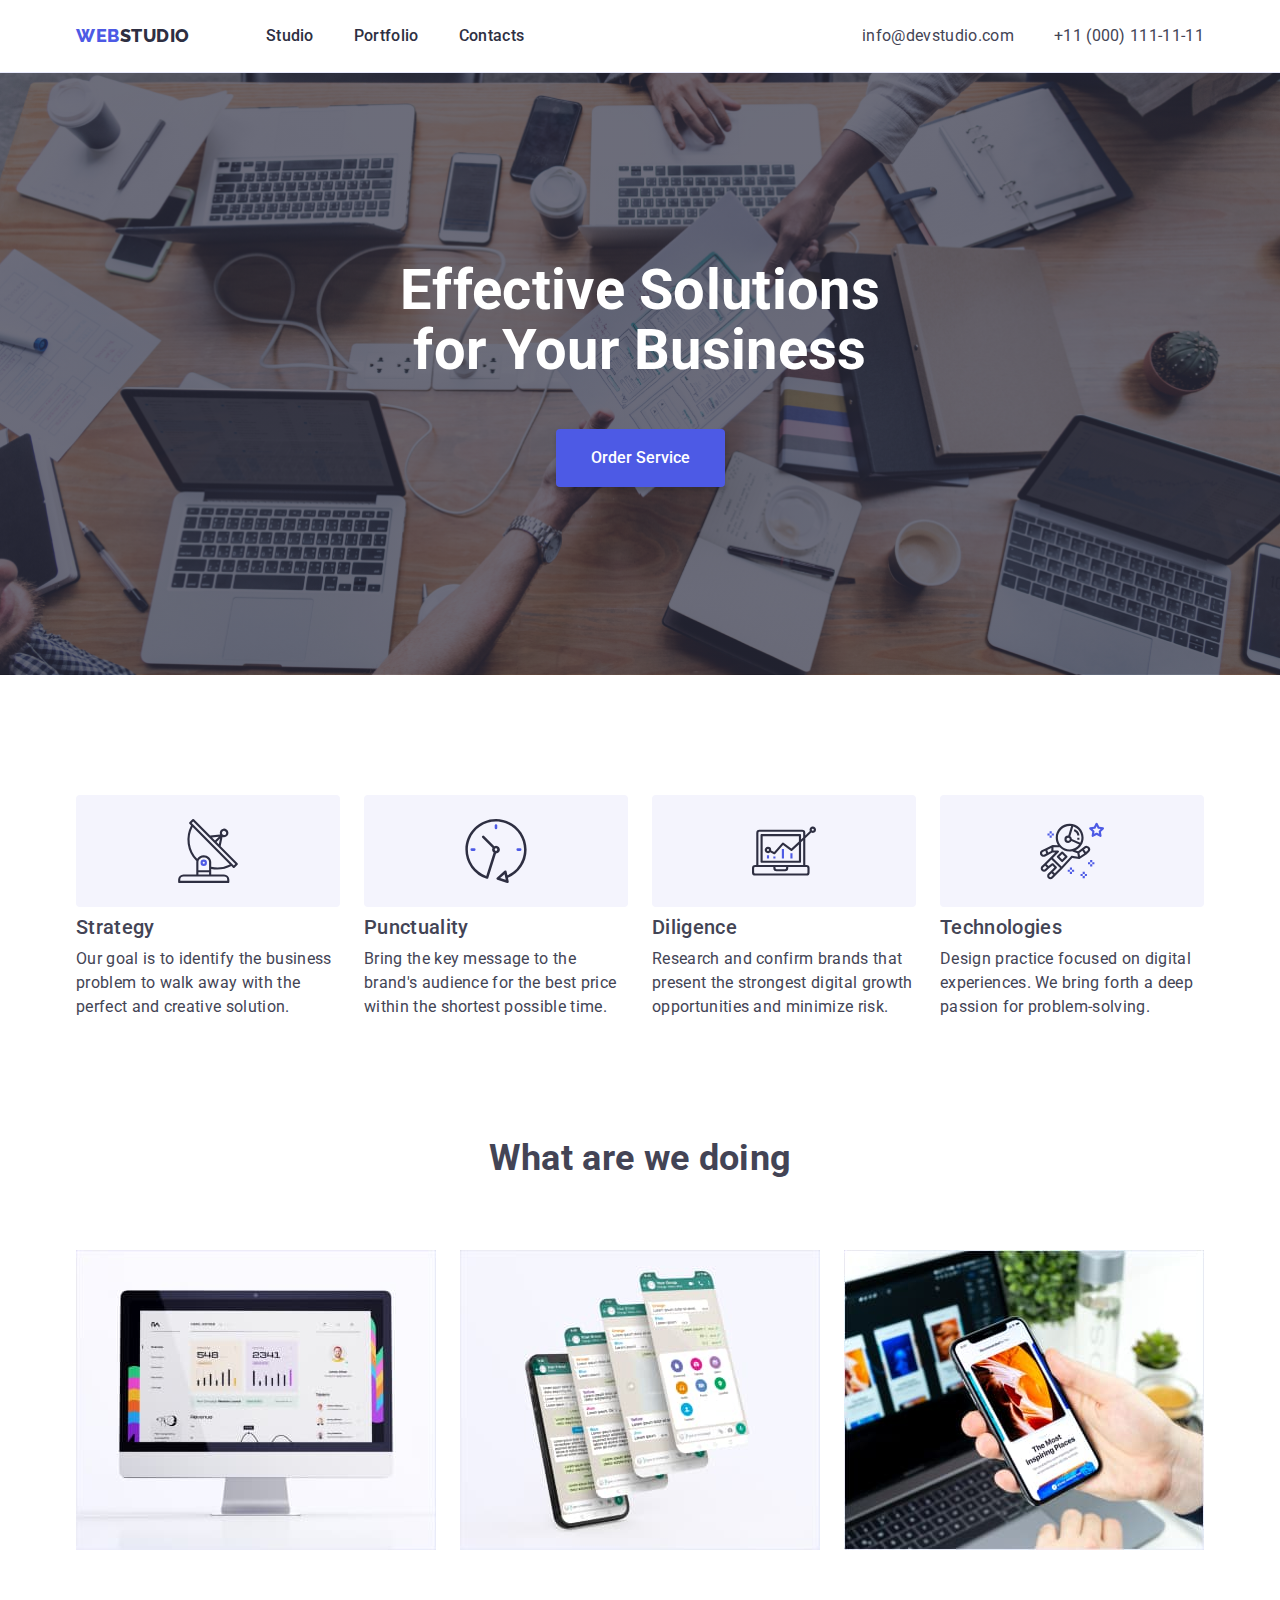
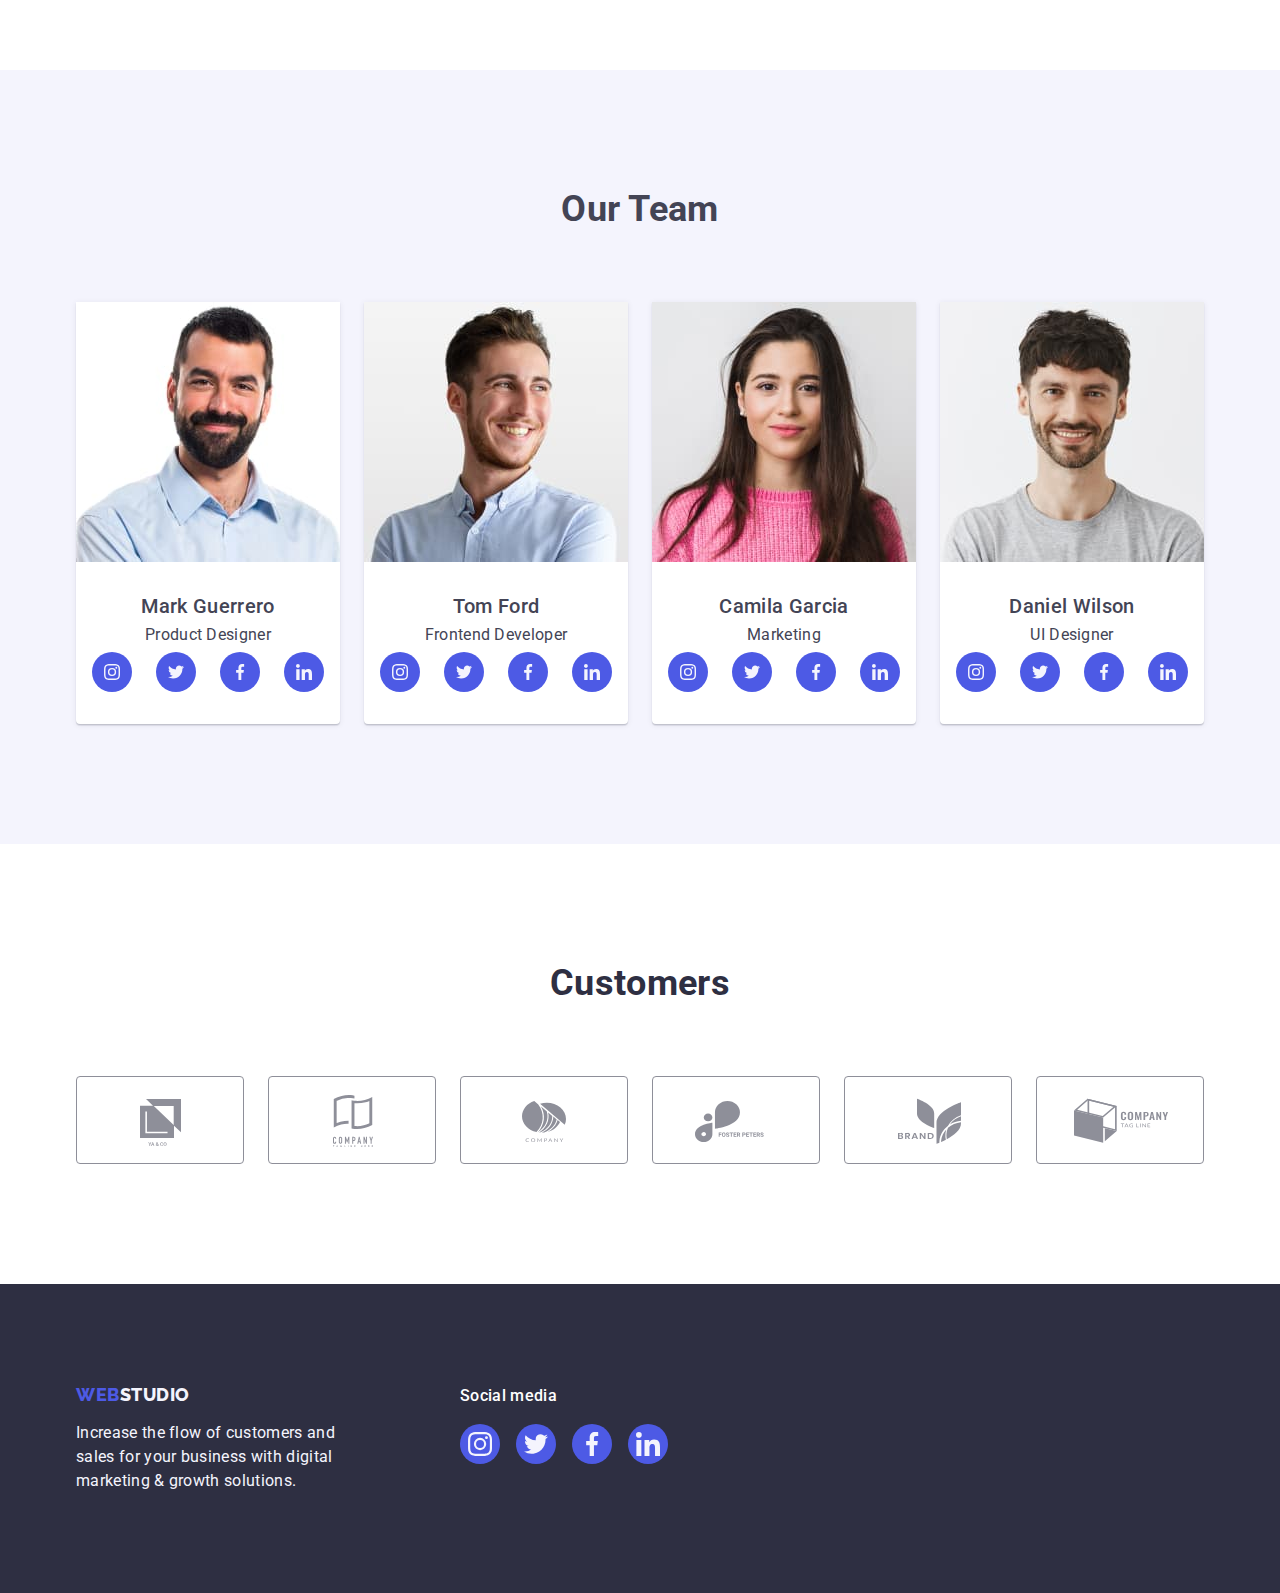
==== index.html @ 291ed062 "Hometask #5" ====
<!DOCTYPE html>
<html lang="en">
<head>
    <meta charset="UTF-8">
    <meta http-equiv="X-UA-Compatible" content="IE=edge">
    <meta name="viewport" content="width=device-width, initial-scale=1.0">
	<link rel="preconnect" href="https://fonts.gstatic.com">
	<link rel="stylesheet" href="https://fonts.googleapis.com/css2?family=Raleway:wght@800&family=Roboto:wght@400;500;700;900&display=swap">
	<link  rel="stylesheet" href=" https://cdn.jsdelivr.net/npm/modern-normalize@1.1.0/modern-normalize.min.css">
	<link rel="stylesheet" href="css/styles.css">
    <title>Webstudio</title>
</head>
<body>
    <header class="header">
		<div class="container">
			<nav class="header__navigation">
				<a class="header__logo" href="./index.html">Studio</a>
				<ul class="header__menu">
					<li class="header__menu-item"><a class="header__menu-item-link" href="./studio.html">Studio</a></li>
					<li class="header__menu-item"><a class="header__menu-item-link" href="./portfolio.html">Portfolio</a></li>
					<li class="header__menu-item"><a class="header__menu-item-link" href="./contacts.html">Contacts</a></li>
				</ul>
			</nav>
			<address class="header__contacts">
				<ul class="header__contacts-list">
					<li class="header__contacts-email"><a href="mailto:info@devstudio.com">info@devstudio.com</a></li>
					<li class="header__contacts-phone"><a href="tel:+110001111111">+11 (000) 111-11-11</a></li>
				</ul>	
			</address>
		</div>
    </header>
    <main class="main">
		<section class="header-section section">
			<div class="container">
				<h1 class="header-section__title">Effective Solutions for Your Business</h1>
				<button class="header-section__btn btn" type="button" data-modal-open>Order Service</button>
			</div>
		</section>
		<section class="about-section section">
			<div class="container">
				<h2 class="about-section__title">Title</h2>
				<ul class="about-section__wrapper">
					<li class="about-section__item">
						<div class="about-section__item-icon">
							<svg width="64" height="64">
								<use href="./images/icons.svg#strategy"></use>
							</svg>
						</div>
						<h3 class="about-section__item-title">Strategy</h3>
						<p class="about-section__item-text">Our goal is to identify the business problem to walk away with the perfect and creative solution.</p>
					</li>
					<li class="about-section__item">
						<div class="about-section__item-icon">
							<svg width="64" height="64">
								<use href="./images/icons.svg#punctuality"></use>
							</svg>
						</div>
						<h3 class="about-section__item-title">Punctuality</h3>
						<p class="about-section__item-text">Bring the key message to the brand's audience for the best price within the shortest possible time.</p>
					</li>
					<li class="about-section__item">
						<div class="about-section__item-icon">
							<svg width="64" height="64">
								<use href="./images/icons.svg#diligence"></use>
							</svg>
						</div>
						<h3 class="about-section__item-title">Diligence</h3>
						<p class="about-section__item-text">Research and confirm brands that present the strongest digital growth opportunities and minimize risk.</p>
					</li>
					<li class="about-section__item">
						<div class="about-section__item-icon">
							<svg width="64" height="64">
								<use href="./images/icons.svg#technologies"></use>
							</svg>
						</div>
						<h3 class="about-section__item-title">Technologies</h3>
						<p class="about-section__item-text">Design practice focused on digital experiences. We bring forth a deep passion for problem-solving.</p>
					</li>
				</ul>				
			</div>
		</section>
        <section class="our-work-section section">
			<div class="container">
				<h2 class="our-work-section__title">What are we doing</h2>
				<ul class="our-work-section__wrapper">
					<li class="our-work-section__item"><img src="./images/our_work_1.jpg" alt="Desktop" width="360" height="300"></li>
					<li class="our-work-section__item"><img  src="./images/our_work_2.jpg" alt="Social Media" width="360" height="300"></li>
					<li class="our-work-section__item"><img src="./images/our_work_3.jpg" alt="Laptop & Smartphone" width="360" height="300"></li>	
				</ul>				
			</div>
		</section>
		<section class="our-team-section section">
			<div class="container">
				<h2 class="our-team-section__title">Our Team</h2>
				<ul class="our-team-section__wrapper">
					<li class="our-team-section__card">
						<img class="our-team-section__card-photo" src="./images/mark.jpg" alt="Mark Guerrero" width="264" height="260">
						<div class="our-team-section__card-info">
							<h3 class="our-team-section__card-title">Mark Guerrero</h3>
							<p class="our-team-section__card-subtitle">Product Designer</p>
							<ul class="our-team-section__card-social-media">
								<li class="our-team-section__social-media-icon">
									<a class="sm-icon" href="#">
										<svg class="svg-icon" width="16" height="16">
											<use href="./images/icons.svg#instagram"></use>
										</svg>
									</a>
								</li>
								<li class="our-team-section__social-media-icon">
									<a class="sm-icon" href="#">
										<svg class="svg-icon" width="16" height="16">
											<use href="./images/icons.svg#twitter"></use>
										</svg>
									</a>
								</li>
								<li class="our-team-section__social-media-icon">
									<a class="sm-icon" href="#">
										<svg class="svg-icon" width="16" height="16">
											<use href="./images/icons.svg#facebook"></use>
										</svg>
									</a>
								</li>
								<li class="our-team-section__social-media-icon">
									<a class="sm-icon" href="#">
										<svg class="svg-icon" width="16" height="16">
											<use href="./images/icons.svg#linkedin"></use>
										</svg>
									</a>
								</li>
							</ul>
						</div>
					</li>
					<li class="our-team-section__card">
						<img class="our-team-section__card-photo" src="./images/tom.jpg" alt="Tom Ford" width="264" height="260">
						<div class="our-team-section__card-info">
							<h3 class="our-team-section__card-title">Tom Ford</h3>
							<p class="our-team-section__card-subtitle">Frontend Developer</p>
							<ul class="our-team-section__card-social-media">
								<li class="our-team-section__social-media-icon">
									<a class="sm-icon" href="#">
										<svg class="svg-icon" width="16" height="16">
											<use href="./images/icons.svg#instagram"></use>
										</svg>
									</a>
								</li>
								<li class="our-team-section__social-media-icon">
									<a class="sm-icon" href="#">
										<svg class="svg-icon" width="16" height="16">
											<use href="./images/icons.svg#twitter"></use>
										</svg>
									</a>
								</li>
								<li class="our-team-section__social-media-icon">
									<a class="sm-icon" href="#">
										<svg class="svg-icon" width="16" height="16">
											<use href="./images/icons.svg#facebook"></use>
										</svg>
									</a>
								</li>
								<li class="our-team-section__social-media-icon">
									<a class="sm-icon" href="#">
										<svg class="svg-icon" width="16" height="16">
											<use href="./images/icons.svg#linkedin"></use>
										</svg>
									</a>
								</li>
							</ul>							
						</div>
					</li>
					<li class="our-team-section__card">
						<img class="our-team-section__card-photo" src="./images/camila.jpg" alt="Camila Garcia" width="264" height="260">
						<div class="our-team-section__card-info">
							<h3 class="our-team-section__card-title">Camila Garcia</h3>
							<p class="our-team-section__card-subtitle">Marketing</p>
							<ul class="our-team-section__card-social-media">
								<li class="our-team-section__social-media-icon">
									<a class="sm-icon" href="#">
										<svg class="svg-icon" width="16" height="16">
											<use href="./images/icons.svg#instagram"></use>
										</svg>
									</a>
								</li>
								<li class="our-team-section__social-media-icon">
									<a class="sm-icon" href="#">
										<svg class="svg-icon" width="16" height="16">
											<use href="./images/icons.svg#twitter"></use>
										</svg>
									</a>
								</li>
								<li class="our-team-section__social-media-icon">
									<a class="sm-icon" href="#">
										<svg class="svg-icon" width="16" height="16">
											<use href="./images/icons.svg#facebook"></use>
										</svg>
									</a>
								</li>
								<li class="our-team-section__social-media-icon">
									<a class="sm-icon" href="#">
										<svg class="svg-icon" width="16" height="16">
											<use href="./images/icons.svg#linkedin"></use>
										</svg>
									</a>
								</li>
							</ul>						
						</div>
					</li>
					<li class="our-team-section__card">
						<img class="our-team-section__card-photo" src="./images/daniel.jpg" alt="Daniel Wilson" width="264" height="260">
						<div class="our-team-section__card-info">
							<h3 class="our-team-section__card-title">Daniel Wilson</h3>
							<p class="our-team-section__card-subtitle">UI Designer</p>	
							<ul class="our-team-section__card-social-media">
								<li class="our-team-section__social-media-icon">
									<a class="sm-icon" href="#">
										<svg class="svg-icon" width="16" height="16">
											<use href="./images/icons.svg#instagram"></use>
										</svg>
									</a>
								</li>
								<li class="our-team-section__social-media-icon">
									<a class="sm-icon" href="#">
										<svg class="svg-icon" width="16" height="16">
											<use href="./images/icons.svg#twitter"></use>
										</svg>
									</a>
								</li>
								<li class="our-team-section__social-media-icon">
									<a class="sm-icon" href="#">
										<svg class="svg-icon" width="16" height="16">
											<use href="./images/icons.svg#facebook"></use>
										</svg>
									</a>
								</li>
								<li class="our-team-section__social-media-icon">
									<a class="sm-icon" href="#">
										<svg class="svg-icon" width="16" height="16">
											<use href="./images/icons.svg#linkedin"></use>
										</svg>
									</a>
								</li>
							</ul>						
						</div>
					</li>
				</ul>				
			</div>
		</section>
		<section class="customers-section section">
			<div class="container">
				<h2 class="customers-section__title">Customers</h2>
				<ul class="customers-section__wrapper">
					<li class="customers-section__item">
						<a class="customers-section__item-link" href="">
							<svg class="customer-svg-icon" width="104" height="56">
								<use href="./images/icons.svg#customer1"></use>
							</svg>
						</a>
					</li>
					<li class="customers-section__item">
						<a class="customers-section__item-link" href="">
							<svg class="customer-svg-icon" width="104" height="56">
								<use href="./images/icons.svg#customer2"></use>
							</svg>
						</a>
					</li>
					<li class="customers-section__item">
						<a class="customers-section__item-link" href="">
							<svg class="customer-svg-icon" width="104" height="56">
								<use href="./images/icons.svg#customer3"></use>
							</svg>
						</a>
					</li>
					<li class="customers-section__item">
						<a class="customers-section__item-link" href="">
							<svg class="customer-svg-icon" width="104" height="56">
								<use href="./images/icons.svg#customer4"></use>
							</svg>
						</a>
					</li>
					<li class="customers-section__item">
						<a class="customers-section__item-link" href="">
							<svg class="customer-svg-icon" width="104" height="56">
								<use href="./images/icons.svg#customer5"></use>
							</svg>
						</a>
					</li>
					<li class="customers-section__item">
						<a class="customers-section__item-link" href="">
							<svg class="customer-svg-icon" width="104" height="56">
								<use href="./images/icons.svg#customer6"></use>
							</svg>
						</a>
					</li>
				</ul>

			</div>
		</section>
	</main>
	<footer class="footer">
		<div class="container">
			<div class="footer__info">
				<a class="footer__logo" href="./index.html">Studio</a>
				<p class="footer__description">Increase the flow of customers and sales for your business with digital marketing & growth solutions.</p>
			</div>
			<div class="footer__social-media">
				<p class="footer__social-media-title">Social media</p>
				<ul class="footer__social-media-wrapper">
					<li class="footer__social-media-icon">
						<a class="sm-icon" href="#">
							<svg class="svg-icon" width="24" height="24">
								<use href="./images/icons.svg#instagram"></use>
							</svg>
						</a>
					</li>
					<li class="footer__social-media-icon">
						<a class="sm-icon" href="#">
							<svg class="svg-icon" width="24" height="24">
								<use href="./images/icons.svg#twitter"></use>
							</svg>
						</a>
					</li>
					<li class="footer__social-media-icon">
						<a class="sm-icon" href="#">
							<svg class="svg-icon" width="24" height="24">
								<use href="./images/icons.svg#facebook"></use>
							</svg>
						</a>
					</li>
					<li class="footer__social-media-icon">
						<a class="sm-icon" href="#">
							<svg class="svg-icon" width="24" height="24">
								<use href="./images/icons.svg#linkedin"></use>
							</svg>
						</a>
					</li>
				</ul>
			</div>			
		</div>
	</footer>

	<!-- Modal window -->

	<div class="backdrop is-hidden" data-modal>
		<div class="modal">
			<button class="modal-btn" type="button" data-modal-close>
				<svg class="modal-icon" width="8" height="8">
					<use href="./images/icons.svg#close-icon"></use>
				</svg>
			</button>
		</div>
	</div>
	<script src="./js/modal.js"></script>
</body>
</html>
---- css/styles.css ----
:root {
    --primary-brand: #4D5AE5;
    --pressed-state: #404BBF;
    --dark: #2E2F42;
    --succes: #31D0AA;
    --text: #434455;
    --subtle-text: #8E8F99;
    --accent: #E7E9FC;
    --light: #F4F4FD;
    --modal-overlay: #2E2F4266;
    --hero-background: #2E2F42B2;
    --white: #FFFFFF;
    --modsl-background: #FCFCFC;
  }

*,
*::before,
*::after {
	box-sizing: border-box;
    margin: 0;
    padding: 0;
}
body {
    background-color: var(--white);
    box-sizing: border-box;
    font-family: 'Roboto', sans-serif;
    font-size: 16px;
    font-weight: 400;
    letter-spacing: 0.02em;
	color: var(--text);
}
a {
	text-decoration: none;
}
li {
    list-style: none;
}
h1 {
    font-weight: 700;
    font-size: 56px;
    line-height: 1.07;
}
h2 {
    font-weight: 700;
    font-size: 36px;
    line-height: 1.1;
}
h3 {
    font-weight: 500;
    font-size: 20px;
    line-height: 1.2;
}
img {
    display: block;
}
.section {
    padding: 120px 0;
}
.container {
    width: 100%;
	max-width: 1158px;
    padding: 0 15px;
	margin: 0 auto;
}
.btn {
    display: block;
	font-weight: 500;
    font-size: inherit;
	line-height: 1.5;
    border: 1px solid transparent;
	border-radius: 4px;
	cursor: pointer;
}

/* Header */

.header {
    background-color: var(--white-background);
    border-bottom: 1px solid var(--accent);
    box-shadow: 0px 2px 1px rgba(46, 47, 66, 0.08), 0px 1px 1px rgba(46, 47, 66, 0.16), 0px 1px 6px rgba(46, 47, 66, 0.08);
}
.header .container {
    display: flex;
    justify-content: space-between;
    align-items: center;
}
.header__navigation {
    display: flex;
    align-items: center;
}
.header__logo {
    font-family: 'Raleway';
    font-weight: 800;
    font-size: 18px;
    line-height: 1.17;
    letter-spacing: 0.03em;
    text-transform: uppercase;
    color: var(--dark);
    margin-right: 76px;
}
.header__logo::before {
    content: "Web";
    color: var(--primary-brand);
}
.header__menu {
    display: flex;
    gap: 40px;
}
.header__menu-item > a {
    position: relative;
    font-size: inherit;
    font-weight: 500;
    line-height: 1.5;
    color: var(--dark);
    padding: 24px 0;
    display: inline-block;
}
.header__menu-item > a:hover, a:active, a:focus, a:focus-visible {
    color: var(--pressed-state);
    transition: color 250ms cubic-bezier(0.4, 0, 0.2, 1);
}
.header__menu-item > a:hover::after, a:active::after, a:focus::after, a:focus-visible::after {
    content: "";
    display: block;
    height: 4px;
    width: 100%;
    position: absolute;
    bottom: 0;
    border-radius: 2px;
    background-color: var(--pressed-state);
    transition: background-color 250ms cubic-bezier(0.4, 0, 0.2, 1);
}

.header__contacts-list {
    display: flex;
    gap: 40px;
}
.header__contacts-list a {
    font-size: inherit;
    color: var(--text);
    font-style: normal;
}
.header__contacts-list a:hover, a:active, a:focus, a:focus-visible {
    color: var(--pressed-state);
    transition: color 250ms cubic-bezier(0.4, 0, 0.2, 1);
}
/* Main */
.section {
    padding: 120px 0;
}
.header-section {
    padding: 188px 0;
    background-color: var(--dark);
    color: var(--white);
    background-image: linear-gradient(rgba(46, 47, 66, 0.7), rgba(46, 47, 66, 0.7)), url(../images/header-section-bg.jpg);
    background-repeat: no-repeat;
    background-position: center;
    background-size: cover;
}
.header-section__title {
    text-align: center;
    margin: 0 auto;
    max-width: 496px;
}
.header-section__btn {
    padding: 16px 32px;
	min-width: 169px;
	background: var(--primary-brand);
    box-shadow: 0px 4px 4px rgba(0, 0, 0, 0.15);
	color: var(--white);
    margin: 48px auto 0 auto;
}
.header-section__btn:hover {
    background-color: var(--pressed-state);
    box-shadow: 0px 4px 4px rgba(0, 0, 0, 0.15);
    transition: background-color 250ms cubic-bezier(0.4, 0, 0.2, 1), box-shadow 250ms cubic-bezier(0.4, 0, 0.2, 1);
    
}
.about-section {
    background-color: var(--white);
}
.about-section__title {
    display: none;
    text-align: center;
    margin-bottom: 72px;
}
.about-section__wrapper {
    display: flex;
    gap: 24px;
}
.about-section__item {
    flex-basis: calc((100% - 72px) / 4);
}
.about-section__item-icon {
    display: flex;
    align-items: center;
    justify-content: center;
    height: 112px;
    background-color: var(--light);
    border-radius: 4px;
    margin-bottom: 8px;
}
.about-section__item-title {
    margin-bottom: 8px;
}
.about-section__item-text {
    line-height: 1.5;
}
.our-work-section {
    padding-top: 0;
    background-color: var(--white);
}
.our-work-section__title {
    text-align: center;
    margin-bottom: 72px;
}
.our-work-section__wrapper {
    display: flex;
    gap: 24px;
}
.our-team-section {
    background-color: var(--light);
}
.our-team-section__title {
    text-align: center;
    margin-bottom: 72px;
}
.our-team-section__wrapper {
    display: flex;
    gap: 24px;
}
.our-team-section__card {
    background: var(--white);
    box-shadow: 0px 1px 6px rgba(46, 47, 66, 0.08), 0px 1px 1px rgba(46, 47, 66, 0.16), 0px 2px 1px rgba(46, 47, 66, 0.08);
    border-radius: 0px 0px 4px 4px;
}
.our-team-section__card-info {
    padding: 32px 0;
}
.our-team-section__card-title {
    text-align: center;
    margin-bottom: 8px;
}
.our-team-section__card-subtitle {
    text-align: center;
    margin-bottom: 8px;
}
.our-team-section__card-social-media {
    display: flex;
    justify-content: center;
    gap: 24px;
}
.our-team-section__social-media-icon {
    width: 40px;
    height: 40px;
}
.our-team-section__social-media-icon > .sm-icon:hover, .sm-icon:active, .sm-icon:focus, .sm-icon:focus-visible {
    background-color: var(--pressed-state);
    transition: background-color 250ms cubic-bezier(0.4, 0, 0.2, 1);
}
.customers-section__title {
    font-size: 36px;
    line-height: 1.1;
    color: var(--dark);
    margin-bottom: 72px;
    text-align: center;
}
.customers-section__wrapper {
    display: flex;
    gap: 24px;
}
.customers-section__item {
    width: calc((100% - 120px) / 6);
    height: 88px;
}
.customers-section__item-link {
    display: flex;
    align-items: center;
    justify-content: center; 
    width: 100%;
    height: 100%;
    border: 1px solid var(--subtle-text);
    border-radius: 4px;
    color: var(--subtle-text);
}
.customers-section__item-link:hover, .customers-section__item-link:focus, .customers-section__item-link:focus-visible {
    color: var(--pressed-state);
    border-color: var(--pressed-state);
    transition: color 250ms cubic-bezier(0.4, 0, 0.2, 1), border-color 250ms cubic-bezier(0.4, 0, 0.2, 1);
}
.customer-svg-icon {
    fill: currentColor;
}
.customers-section__item-link:hover .customer-svg-icon,
.customers-section__item-link:active .customer-svg-icon,
.customers-section__item-link:focus .customer-svg-icon,
.customers-section__item-link:focus-visible .customer-svg-icon {
    transition: fill 250ms cubic-bezier(0.4, 0, 0.2, 1);
}
/* Portfolio */
.portfolio-section {
    padding: 96px 0 120px;
}
.portfolio-section__tabs {
    display: flex;
    justify-content: center;
    gap: 24px;
}
.portfolio-section__tabs-item .btn {
    border: 1px solid var(--accent);
    background: var(--light);
    color: var(--primary-brand);
    padding: 12px 24px;
    box-sizing: border-box;
}
.portfolio-section__tabs-item > .btn:active, .btn:hover, .btn:focus, .btn:focus-visible {
    background-color: var(--pressed-state);
    border: 1px solid transparent;
    color: var(--white);
    box-shadow: 0px 3px 1px rgba(0, 0, 0, 0.1), 0px 2px 1px rgba(0, 0, 0, 0.08), 0px 2px 2px rgba(0, 0, 0, 0.12);
    transition: box-shadow 250ms cubic-bezier(0.4, 0, 0.2, 1), background-color 250ms cubic-bezier(0.4, 0, 0.2, 1), border 250ms cubic-bezier(0.4, 0, 0.2, 1), color 250ms cubic-bezier(0.4, 0, 0.2, 1);
    
}
.portfolio-section__cards {
    display: flex;
    gap: 48px 24px;
    margin-top: 72px;
    flex-wrap: wrap;
}
.portfolio-section__card {
    flex-basis: calc((100% - 48px) / 3);
}
.portfolio-section__card:hover .portfolio-section__card-overlay {
    transform: translateY(0);
    transition: transform 250ms cubic-bezier(0.4, 0, 0.2, 1);
}
.portfolio-section__card-link:active, .portfolio-section__card-link:focus, .portfolio-section__card-link:focus-visible {
    transform: translateY(0);
    transition: transform 250ms cubic-bezier(0.4, 0, 0.2, 1);
}
.portfolio-section__card-link {
    display: block;
    color: var(--text);
}
.portfolio-section__card-link:focus , .portfolio-section__card-link:focus-visible {
    box-shadow: 0px 1px 6px rgba(46, 47, 66, 0.08), 0px 1px 1px rgba(46, 47, 66, 0.16), 0px 2px 1px rgba(46, 47, 66, 0.08);
    transition: box-shadow 250ms cubic-bezier(0.4, 0, 0.2, 1), ;
}
.portfolio-section__card-info {
    border: 1px solid var(--accent);
    border-top: none;
    padding: 32px 16px;
}
.portfolio-section__card-wrapper {
    position: relative;
    overflow: hidden;
}
.portfolio-section__card img {
    width: 100%;
}
.portfolio-section__card h2 {
    margin-bottom: 8px;
    font-size: 20px;
    font-weight: 500;
    line-height: 1.2;
}
.portfolio-section__card p {
    font-size: inherit;
    line-height: 1.5;
}
.portfolio-section__card-overlay {
    padding: 40px 32px;
    background-color: var(--primary-brand);
    color: var(--light);
    position: absolute;
    top: 0;
    left: 0;
    right: 0;
    bottom: 0;
    overflow-y: auto;
    transform: translateY(100%);
}
/* Footer */

.footer {
    padding: 100px 0;
    background-color: var(--dark);
    color: var(--light);
}
.footer .container {
    display: flex;
    align-items: baseline;
}
.footer__info {
    margin-right: 120px;
}
.footer__logo {
    font-family: 'Raleway';
    font-weight: 800;
    font-size: 18px;
    line-height: 1.17;
    letter-spacing: 0.03em;
    text-transform: uppercase;
    color: var(--light);
    display: inline-block;
    margin-bottom: 16px;
}
.footer__logo::before {
    content: "Web";
    color: var(--primary-brand);
}
.footer__description {
    max-width: 264px;
    line-height: 1.5;
}
.footer__social-media-title {
    font-weight: 500;
    font-size: 16px;
    line-height: 1.5;
    letter-spacing: 0.02em;
    color: var(--white);
    margin-bottom: 16px;
}

.footer__social-media-wrapper {
    display: flex;
    gap: 16px;
}
.footer__social-media-icon {
    width: 40px;
    height: 40px;
}
.sm-icon {
    width: 100%;
    height: 100%;
    background-color: var(--primary-brand);
    border-radius: 50%;
    display: flex;
    align-items: center;
    justify-content: center;
}
.svg-icon {
    fill: var(--light);
}

.footer__social-media-icon > .sm-icon:hover, .sm-icon:active, .sm-icon:focus, .sm-icon:focus-visible {
    background-color: var(--succes);
    transition: background-color 250ms cubic-bezier(0.4, 0, 0.2, 1);
}

/* Modal window */

.backdrop {
    position: fixed;
    top: 0;
    left: 0;
    right: 0;
    bottom: 0;
    z-index: 100;
    background-color: var(--modal-overlay);
    backdrop-filter: blur(10px);
    visibility: visible;
    opacity: 1;
    transition: opacity 250ms cubic-bezier(0.4, 0, 0.2, 1), visibility 250ms cubic-bezier(0.4, 0, 0.2, 1);
}
.backdrop.is-hidden {
    visibility: hidden;
    opacity: 0;
    pointer-events: none;
}
.modal {
    width: 408px;
    min-height: 576px;
    background-color:  var(--modsl-background);
    box-shadow: 0px 1px 1px rgba(0, 0, 0, 0.14), 0px 1px 3px rgba(0, 0, 0, 0.12), 0px 2px 1px rgba(0, 0, 0, 0.2);
    border-radius: 4px;
    padding: 24px;
    position: absolute;
    top: 50%;
    left: 50%;
    transform: translate(-50%, -50%) scale(1);
    transition: transform 250ms cubic-bezier(0.4, 0, 0.2, 1);
}
.modal-btn {
    display: flex;
    justify-content: center;
    align-items: center;
    width: 24px;
    height: 24px;
    border-radius: 50%;
    background: var(--accent);
    border: 1px solid rgba(0, 0, 0, 0.1);
    color: var(--dark);
    position: absolute;
    top: 24px;
    right: 24px;
    cursor: pointer;
}
.modal-btn:hover, .modal-btn:active, .modal-btn:focus, .modal-btn:focus-visible {
    background-color: var(--pressed-state);
    color: var(--white);
    border-color: transparent;
    transition: background-color 250ms cubic-bezier(0.4, 0, 0.2, 1), border 250ms cubic-bezier(0.4, 0, 0.2, 1); 
}
.modal-icon {
    fill: currentColor;
}
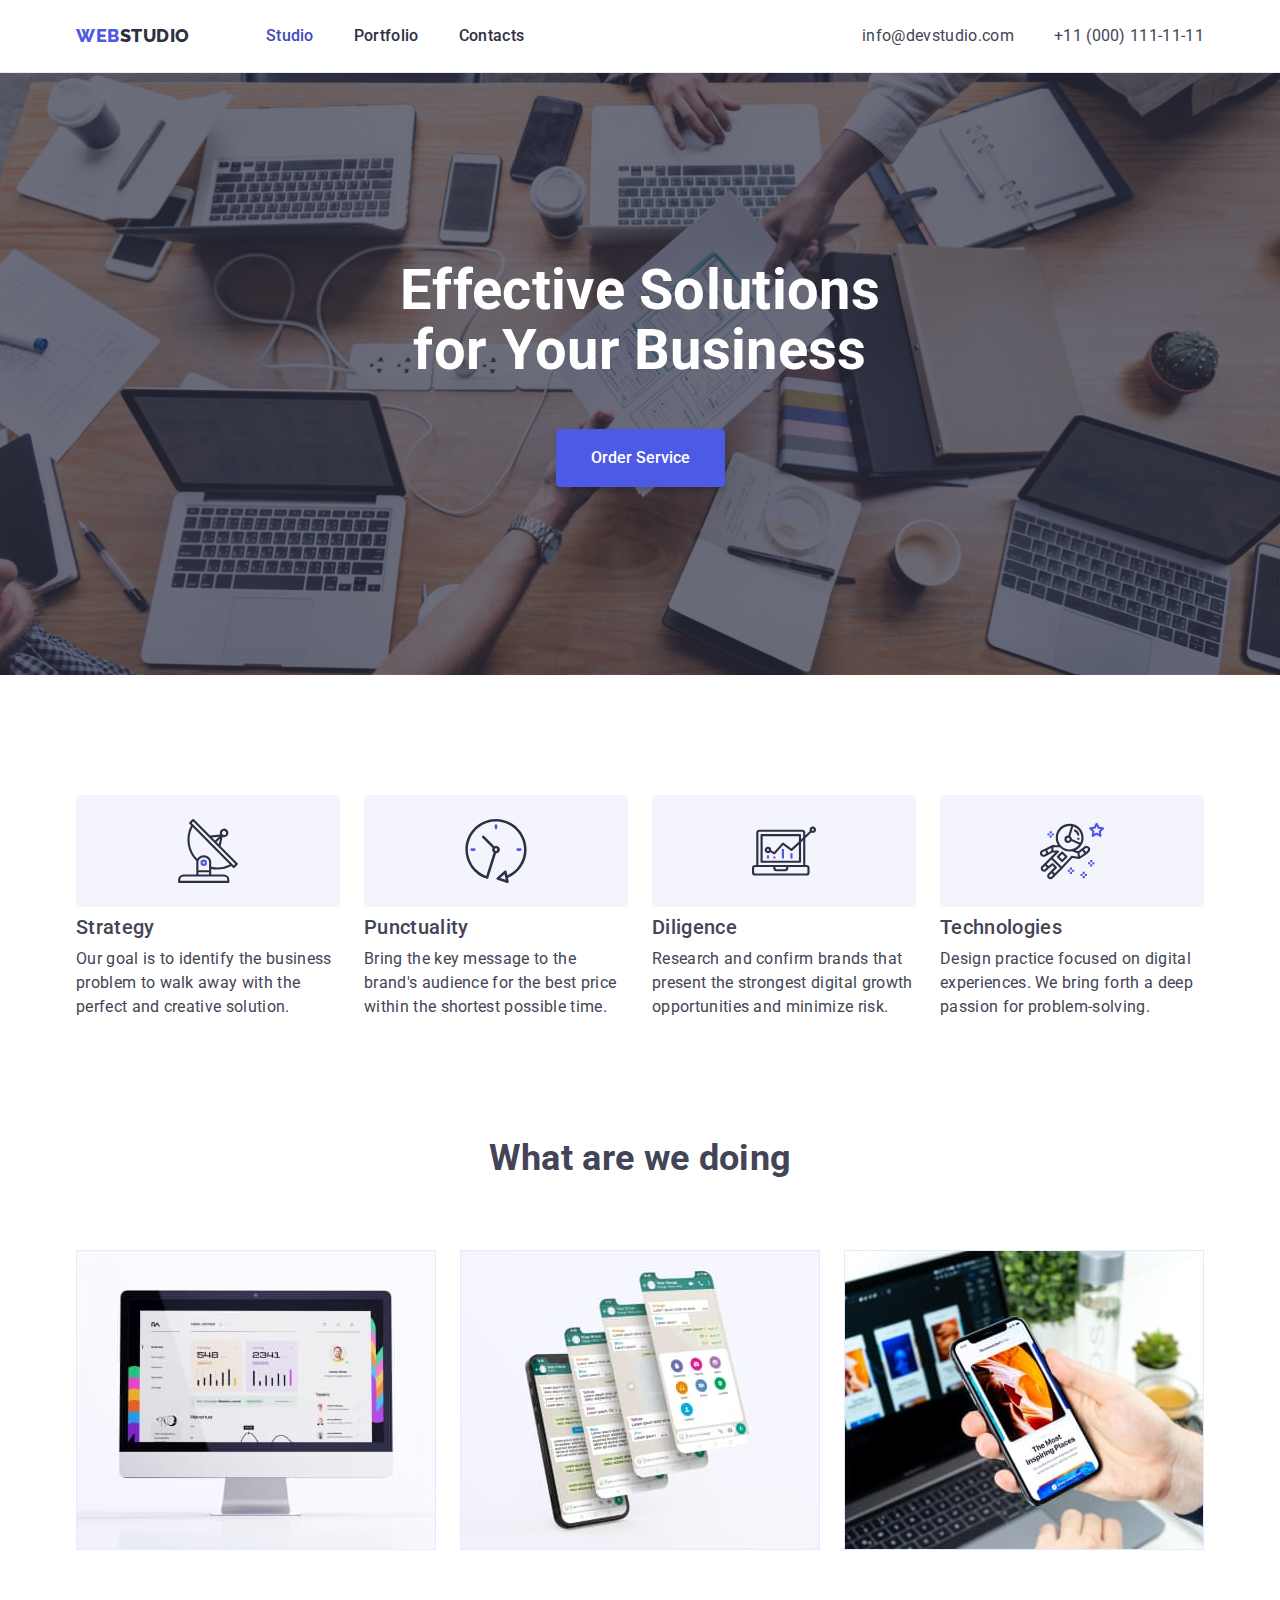
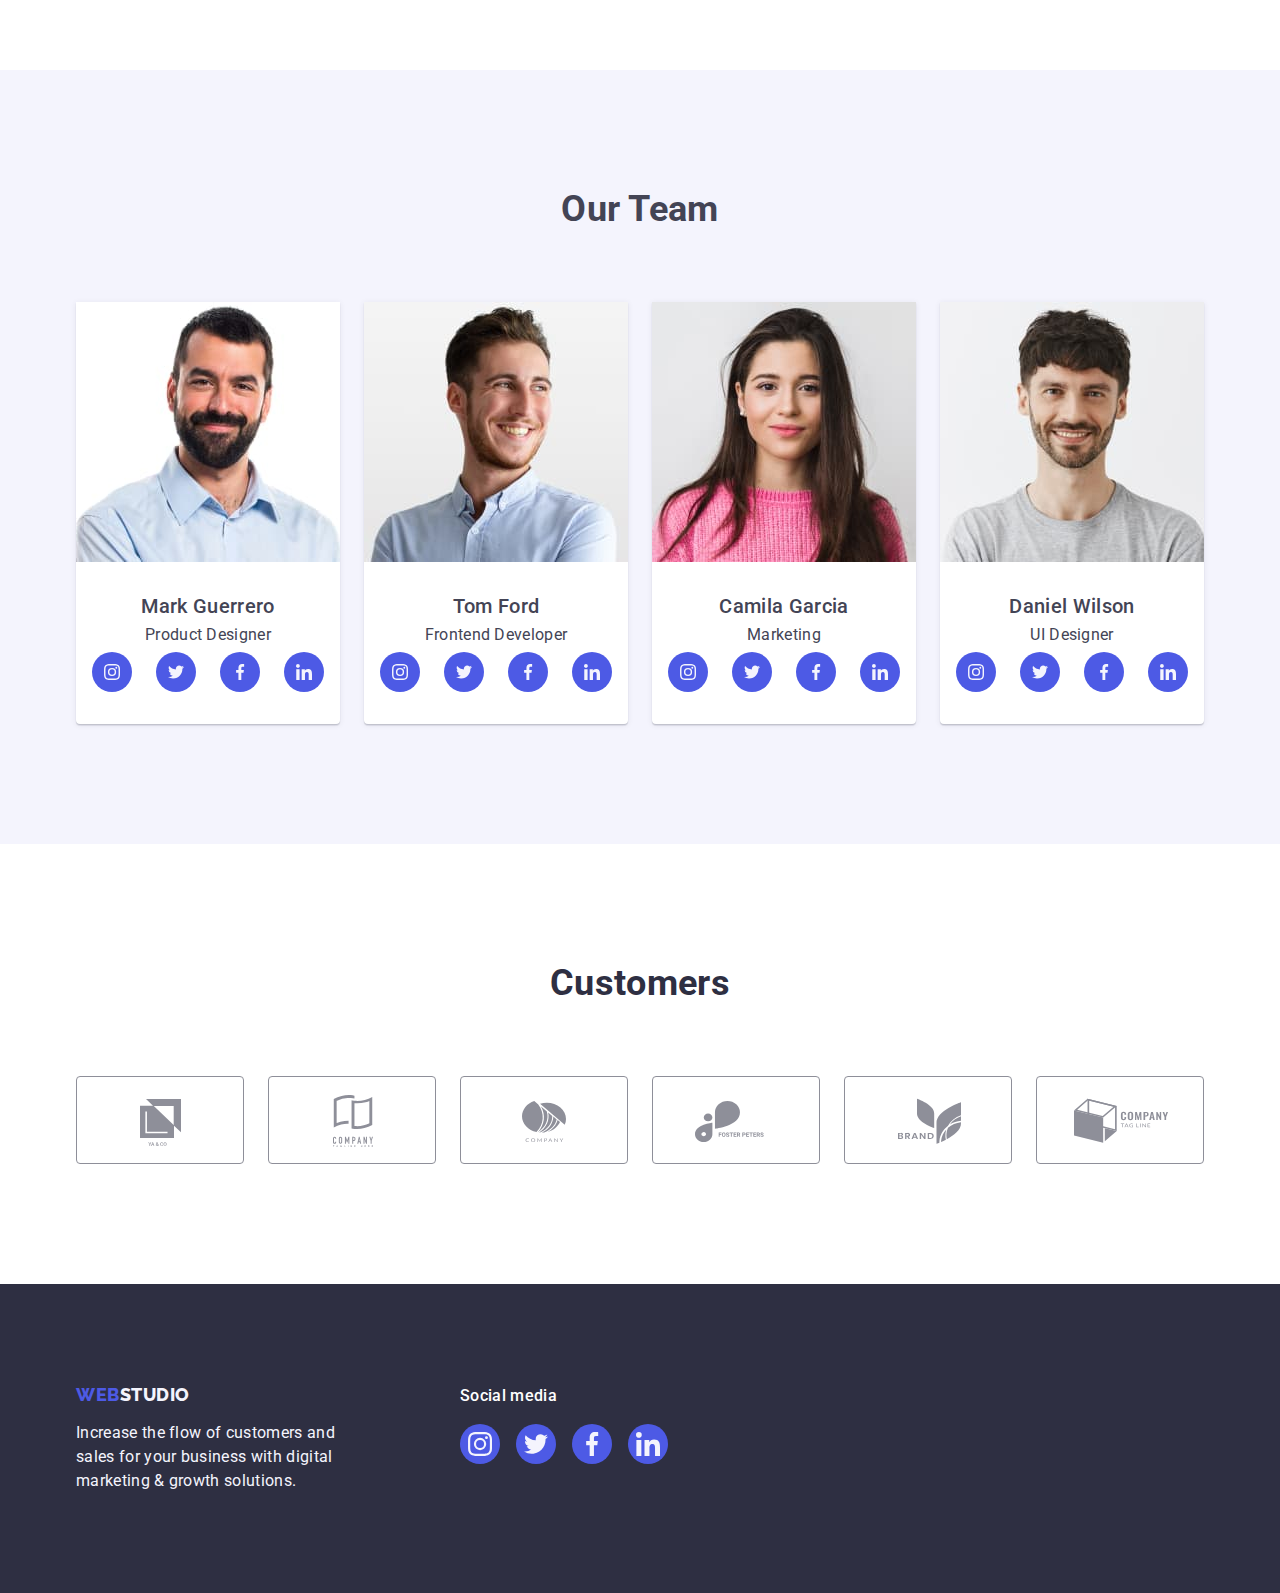
==== commit ecbfad7f: "Hometask #5" ====
--- a/index.html
+++ b/index.html
@@ -16,7 +16,7 @@
 			<nav class="header__navigation">
 				<a class="header__logo" href="./index.html">Studio</a>
 				<ul class="header__menu">
-					<li class="header__menu-item"><a class="header__menu-item-link" href="./studio.html">Studio</a></li>
+					<li class="header__menu-item"><a class="header__menu-item-link active" href="./index.html">Studio</a></li>
 					<li class="header__menu-item"><a class="header__menu-item-link" href="./portfolio.html">Portfolio</a></li>
 					<li class="header__menu-item"><a class="header__menu-item-link" href="./contacts.html">Contacts</a></li>
 				</ul>
--- a/css/styles.css
+++ b/css/styles.css
@@ -31,6 +31,7 @@
 }
 a {
 	text-decoration: none;
+    transition: color 250ms cubic-bezier(0.4, 0, 0.2, 1);
 }
 li {
     list-style: none;
@@ -106,7 +107,7 @@
     display: flex;
     gap: 40px;
 }
-.header__menu-item > a {
+.header__menu-item-link {
     position: relative;
     font-size: inherit;
     font-weight: 500;
@@ -114,21 +115,41 @@
     color: var(--dark);
     padding: 24px 0;
     display: inline-block;
-}
-.header__menu-item > a:hover, a:active, a:focus, a:focus-visible {
+    transition: color 250ms cubic-bezier(0.4, 0, 0.2, 1);
+}
+
+.header__menu-item-link:hover {
     color: var(--pressed-state);
     transition: color 250ms cubic-bezier(0.4, 0, 0.2, 1);
 }
-.header__menu-item > a:hover::after, a:active::after, a:focus::after, a:focus-visible::after {
+.header__menu-item-link.active {
+    color: var(--pressed-state);
+    transition: color 250ms cubic-bezier(0.4, 0, 0.2, 1);
+}
+.header__menu-item-link:focus {
+    color: var(--pressed-state);
+    transition: color 250ms cubic-bezier(0.4, 0, 0.2, 1);
+}
+.header__menu-item-link:focus-visible {
+    color: var(--pressed-state);
+    transition: color 250ms cubic-bezier(0.4, 0, 0.2, 1);
+}
+.header__menu-item-link::after {
     content: "";
-    display: block;
     height: 4px;
     width: 100%;
     position: absolute;
-    bottom: 0;
+    bottom: -1px;
+    left: 0;
     border-radius: 2px;
     background-color: var(--pressed-state);
+    visibility: hidden;
     transition: background-color 250ms cubic-bezier(0.4, 0, 0.2, 1);
+}
+.header__menu-item > a:hover::after, a:active::after, a:focus::after, a:focus-visible::after {
+    transition: background-color 250ms cubic-bezier(0.4, 0, 0.2, 1);
+    background-color: var(--pressed-state);
+    visibility: visible;
 }
 
 .header__contacts-list {
@@ -139,6 +160,7 @@
     font-size: inherit;
     color: var(--text);
     font-style: normal;
+    transition: color 250ms cubic-bezier(0.4, 0, 0.2, 1);
 }
 .header__contacts-list a:hover, a:active, a:focus, a:focus-visible {
     color: var(--pressed-state);
@@ -168,12 +190,14 @@
 	background: var(--primary-brand);
     box-shadow: 0px 4px 4px rgba(0, 0, 0, 0.15);
 	color: var(--white);
+    transition: background-color 250ms cubic-bezier(0.4, 0, 0.2, 1);
     margin: 48px auto 0 auto;
+
 }
 .header-section__btn:hover {
     background-color: var(--pressed-state);
     box-shadow: 0px 4px 4px rgba(0, 0, 0, 0.15);
-    transition: background-color 250ms cubic-bezier(0.4, 0, 0.2, 1), box-shadow 250ms cubic-bezier(0.4, 0, 0.2, 1);
+    transition: background-color 250ms cubic-bezier(0.4, 0, 0.2, 1);
     
 }
 .about-section {
@@ -250,13 +274,16 @@
     justify-content: center;
     gap: 24px;
 }
-.our-team-section__social-media-icon {
+.our-team-section__social-media-icon > .sm-icon {
     width: 40px;
     height: 40px;
 }
+.our-team-section__social-media-icon  {
+    transition: background-color 250ms cubic-bezier(0.4, 0,0.2, 1);
+}
 .our-team-section__social-media-icon > .sm-icon:hover, .sm-icon:active, .sm-icon:focus, .sm-icon:focus-visible {
-    background-color: var(--pressed-state);
-    transition: background-color 250ms cubic-bezier(0.4, 0, 0.2, 1);
+    background-color: var(--pressed-state); 
+    transition: background-color 250ms cubic-bezier(0.4, 0,0.2, 1);
 }
 .customers-section__title {
     font-size: 36px;
@@ -282,14 +309,16 @@
     border: 1px solid var(--subtle-text);
     border-radius: 4px;
     color: var(--subtle-text);
+    transition: border-color 250ms cubic-bezier(0.4, 0, 0.2, 1), color 250ms cubic-bezier(0.4, 0, 0.2, 1);
 }
 .customers-section__item-link:hover, .customers-section__item-link:focus, .customers-section__item-link:focus-visible {
     color: var(--pressed-state);
     border-color: var(--pressed-state);
-    transition: color 250ms cubic-bezier(0.4, 0, 0.2, 1), border-color 250ms cubic-bezier(0.4, 0, 0.2, 1);
+    transition: border-color 250ms cubic-bezier(0.4, 0, 0.2, 1), color 250ms cubic-bezier(0.4, 0, 0.2, 1);
 }
 .customer-svg-icon {
     fill: currentColor;
+    transition: fill 250ms cubic-bezier(0.4, 0, 0.2, 1);
 }
 .customers-section__item-link:hover .customer-svg-icon,
 .customers-section__item-link:active .customer-svg-icon,
@@ -312,6 +341,7 @@
     color: var(--primary-brand);
     padding: 12px 24px;
     box-sizing: border-box;
+    transition: box-shadow 250ms cubic-bezier(0.4, 0, 0.2, 1), background-color 250ms cubic-bezier(0.4, 0, 0.2, 1), border 250ms cubic-bezier(0.4, 0, 0.2, 1), color 250ms cubic-bezier(0.4, 0, 0.2, 1);
 }
 .portfolio-section__tabs-item > .btn:active, .btn:hover, .btn:focus, .btn:focus-visible {
     background-color: var(--pressed-state);
@@ -329,18 +359,20 @@
 }
 .portfolio-section__card {
     flex-basis: calc((100% - 48px) / 3);
-}
-.portfolio-section__card:hover .portfolio-section__card-overlay {
+    transition: transform 250ms cubic-bezier(0.4, 0, 0.2, 1);
+}
+.portfolio-section__card-link {
+    display: block;
+    color: var(--text);
+    transition: transform 250ms cubic-bezier(0.4, 0, 0.2, 1);
+}
+.portfolio-section__card-link:hover .portfolio-section__card-overlay {
     transform: translateY(0);
     transition: transform 250ms cubic-bezier(0.4, 0, 0.2, 1);
 }
 .portfolio-section__card-link:active, .portfolio-section__card-link:focus, .portfolio-section__card-link:focus-visible {
     transform: translateY(0);
     transition: transform 250ms cubic-bezier(0.4, 0, 0.2, 1);
-}
-.portfolio-section__card-link {
-    display: block;
-    color: var(--text);
 }
 .portfolio-section__card-link:focus , .portfolio-section__card-link:focus-visible {
     box-shadow: 0px 1px 6px rgba(46, 47, 66, 0.08), 0px 1px 1px rgba(46, 47, 66, 0.16), 0px 2px 1px rgba(46, 47, 66, 0.08);
@@ -438,6 +470,7 @@
     display: flex;
     align-items: center;
     justify-content: center;
+    transition: background-color 250ms cubic-bezier(0.4, 0, 0.2, 1);
 }
 .svg-icon {
     fill: var(--light);
@@ -454,8 +487,8 @@
     position: fixed;
     top: 0;
     left: 0;
-    right: 0;
-    bottom: 0;
+    width: 100%;
+    height: 100%;
     z-index: 100;
     background-color: var(--modal-overlay);
     backdrop-filter: blur(10px);
@@ -495,13 +528,16 @@
     top: 24px;
     right: 24px;
     cursor: pointer;
+    transition: background-color 250ms cubic-bezier(0.4, 0, 0.2, 1), border 250ms cubic-bezier(0.4, 0, 0.2, 1);
 }
 .modal-btn:hover, .modal-btn:active, .modal-btn:focus, .modal-btn:focus-visible {
     background-color: var(--pressed-state);
     color: var(--white);
     border-color: transparent;
-    transition: background-color 250ms cubic-bezier(0.4, 0, 0.2, 1), border 250ms cubic-bezier(0.4, 0, 0.2, 1); 
+    transition: background-color 250ms cubic-bezier(0.4, 0, 0.2, 1), border 250ms cubic-bezier(0.4, 0, 0.2, 1);
+    border: none;
 }
 .modal-icon {
     fill: currentColor;
-}
+    transition: fill 250ms cubic-bezier(0.4, 0, 0.2, 1);
+}
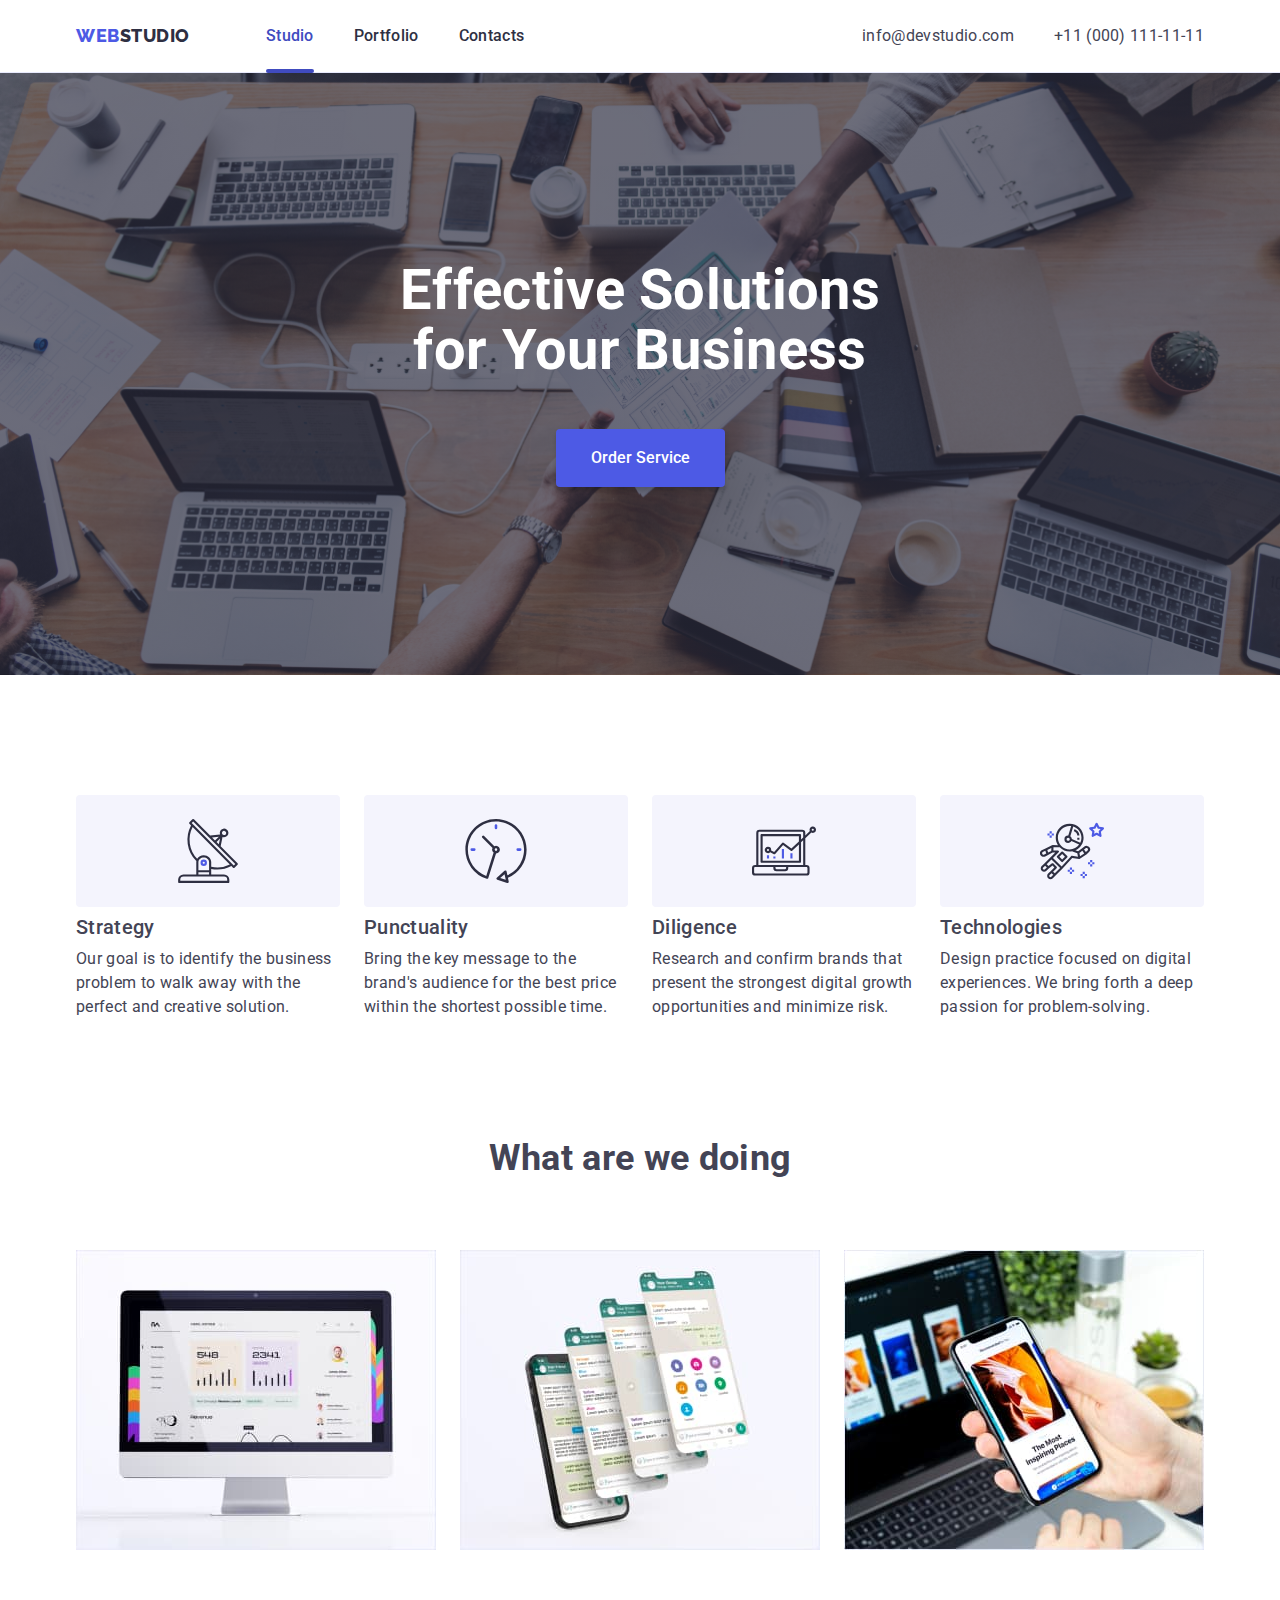
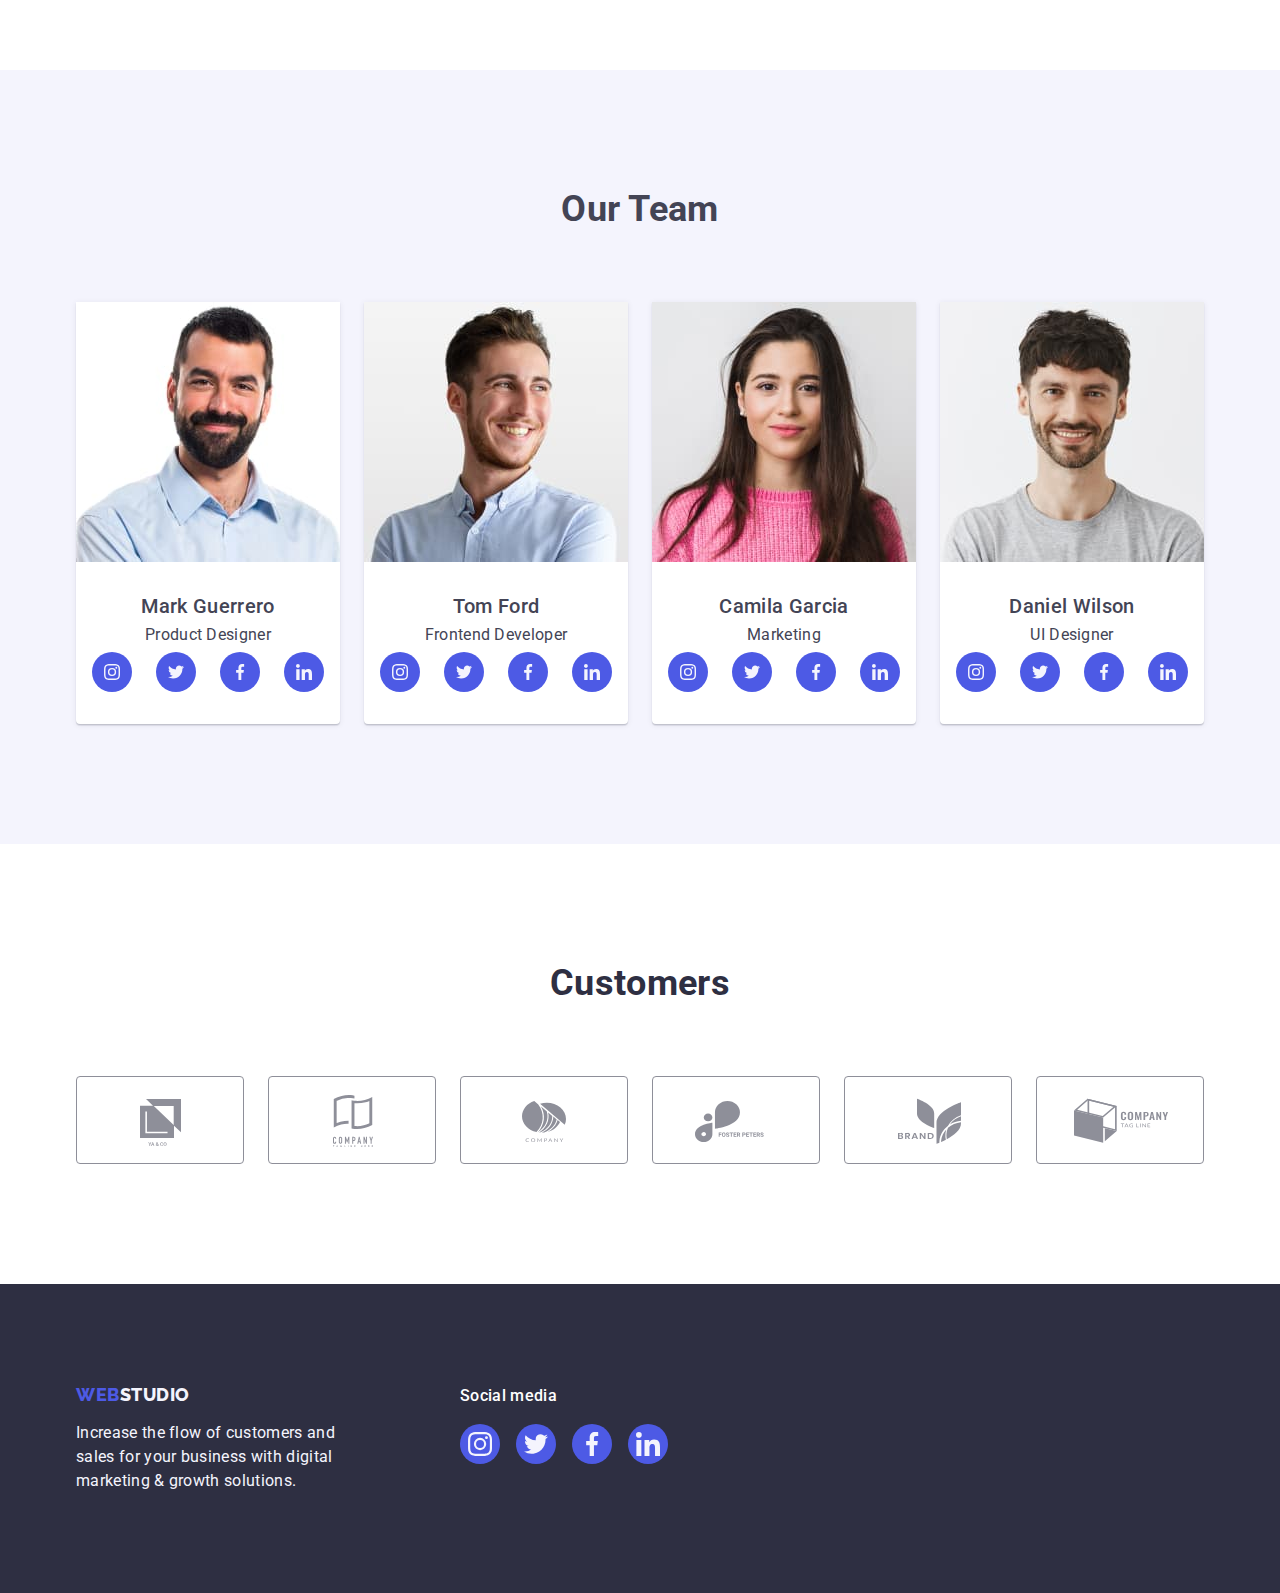
==== commit d8120c8c: "Hometask #5" ====
--- a/index.html
+++ b/index.html
@@ -341,11 +341,49 @@
 
 	<div class="backdrop is-hidden" data-modal>
 		<div class="modal">
-			<button class="modal-btn" type="button" data-modal-close>
-				<svg class="modal-icon" width="8" height="8">
+			<button class="modal__btn" type="button" data-modal-close>
+				<svg class="modal__icon" width="8" height="8">
 					<use href="./images/icons.svg#close-icon"></use>
 				</svg>
 			</button>
+			<strong class="modal__title">Leave your contacts and we will call you back</strong>
+			<form class="modal__contact-form">
+				<label class="modal__contact-form-label" for="user-name">Name</label>
+				<div class="modal__contact-form-field">
+					<input type="text" name="user-name" class="modal__contact-form-input" id="user-name" required>
+					<svg class="modal__contact-form-icon modal__icon" width="18" height="18">
+						<use href="./images/icons.svg#user-name"></use>
+					</svg>
+				</div>
+				<label class="modal__contact-form-label" for="user-phone">Phone</label>
+				<div class="modal__contact-form-field">
+					<input type="tel" name="user-phone" class="modal__contact-form-input" id="user-phone" required>
+					<svg class="modal__contact-form-icon modal__icon" width="18" height="24">
+						<use href="./images/icons.svg#user-phone"></use>
+					</svg>
+				</div>
+				<label class="modal__contact-form-label" for="user-email">Email</label>
+				<div class="modal__contact-form-field">
+					<input type="email" name="user-email" class="modal__contact-form-input" id="user-email" required>
+					<svg class="modal__contact-form-icon modal__icon" width="18" height="24">
+						<use href="./images/icons.svg#user-email"></use>
+					</svg>
+				</div>
+				<label class="modal__contact-form-label" for="user-message">Comment</label>
+				<div class="modal__contact-form-field">
+					<textarea type="text" placeholder="Text input" name="user-message" class="modal__contact-form-textarea"  id="user-message" cols="30" rows="10" ></textarea>
+				</div>
+				<label class="modal__contact-form-label" for="privacy-policy">
+					<input type="checkbox" name="privacy-policy" class="modal__contact-form-checkbox" id="privacy-policy" required>
+					<span>
+						<svg class="modal__contact-form-icon checkbox" width="10" height="8">
+							<use href="./images/icons.svg#checked"></use>
+						</svg>
+						I accept the terms and conditions of the <a class="modal__contact-form-link" href="#">Privacy Policy</a>
+					</span>
+				</label>
+				<button class="modal__contact-form-btn btn" type="submit">Send</button>
+			</form>
 		</div>
 	</div>
 	<script src="./js/modal.js"></script>
--- a/css/styles.css
+++ b/css/styles.css
@@ -36,6 +36,21 @@
 li {
     list-style: none;
 }
+
+a:focus,
+a:focus-visible, 
+a:active,
+input:focus,
+input:focus-visible, 
+button:active,
+button:focus,
+button:focus-visible, 
+button:active,
+textarea:active,
+textarea:focus, 
+textarea:focus-visible {
+    outline: none;
+}
 h1 {
     font-weight: 700;
     font-size: 56px;
@@ -50,6 +65,11 @@
     font-weight: 500;
     font-size: 20px;
     line-height: 1.2;
+}
+strong {
+    font-weight: 500;
+    font-size: 16px;
+    line-height: 1.5;
 }
 img {
     display: block;
@@ -71,6 +91,7 @@
     border: 1px solid transparent;
 	border-radius: 4px;
 	cursor: pointer;
+    transition: color 250ms cubic-bezier(0.4, 0, 0.2, 1), background-color 250ms cubic-bezier(0.4, 0, 0.2, 1), border-color 250ms cubic-bezier(0.4, 0, 0.2, 1), box-shadow 250ms cubic-bezier(0.4, 0, 0.2, 1); 
 }
 
 /* Header */
@@ -117,23 +138,6 @@
     display: inline-block;
     transition: color 250ms cubic-bezier(0.4, 0, 0.2, 1);
 }
-
-.header__menu-item-link:hover {
-    color: var(--pressed-state);
-    transition: color 250ms cubic-bezier(0.4, 0, 0.2, 1);
-}
-.header__menu-item-link.active {
-    color: var(--pressed-state);
-    transition: color 250ms cubic-bezier(0.4, 0, 0.2, 1);
-}
-.header__menu-item-link:focus {
-    color: var(--pressed-state);
-    transition: color 250ms cubic-bezier(0.4, 0, 0.2, 1);
-}
-.header__menu-item-link:focus-visible {
-    color: var(--pressed-state);
-    transition: color 250ms cubic-bezier(0.4, 0, 0.2, 1);
-}
 .header__menu-item-link::after {
     content: "";
     height: 4px;
@@ -146,12 +150,24 @@
     visibility: hidden;
     transition: background-color 250ms cubic-bezier(0.4, 0, 0.2, 1);
 }
-.header__menu-item > a:hover::after, a:active::after, a:focus::after, a:focus-visible::after {
-    transition: background-color 250ms cubic-bezier(0.4, 0, 0.2, 1);
-    background-color: var(--pressed-state);
+.header__menu-item-link.active {
+    color: var(--pressed-state);
+}
+.header__menu-item-link.active::after {
     visibility: visible;
 }
-
+.header__menu-item-link:hover {
+    color: var(--pressed-state);
+}
+.header__menu-item-link:active {
+    color: var(--pressed-state);
+}
+.header__menu-item-link:focus {
+    color: var(--pressed-state);
+}
+.header__menu-item-link:focus-visible {
+    color: var(--pressed-state);
+}
 .header__contacts-list {
     display: flex;
     gap: 40px;
@@ -162,9 +178,17 @@
     font-style: normal;
     transition: color 250ms cubic-bezier(0.4, 0, 0.2, 1);
 }
-.header__contacts-list a:hover, a:active, a:focus, a:focus-visible {
-    color: var(--pressed-state);
-    transition: color 250ms cubic-bezier(0.4, 0, 0.2, 1);
+.header__contacts-list a:hover {
+    color: var(--pressed-state);
+}
+.header__contacts-list a:active {
+    color: var(--pressed-state);
+}
+.header__contacts-list a:focus {
+    color: var(--pressed-state);
+}
+.header__contacts-list a:focus-visible {
+    color: var(--pressed-state);
 }
 /* Main */
 .section {
@@ -190,15 +214,12 @@
 	background: var(--primary-brand);
     box-shadow: 0px 4px 4px rgba(0, 0, 0, 0.15);
 	color: var(--white);
+    margin: 48px auto 0 auto;
     transition: background-color 250ms cubic-bezier(0.4, 0, 0.2, 1);
-    margin: 48px auto 0 auto;
-
 }
 .header-section__btn:hover {
     background-color: var(--pressed-state);
     box-shadow: 0px 4px 4px rgba(0, 0, 0, 0.15);
-    transition: background-color 250ms cubic-bezier(0.4, 0, 0.2, 1);
-    
 }
 .about-section {
     background-color: var(--white);
@@ -274,16 +295,24 @@
     justify-content: center;
     gap: 24px;
 }
-.our-team-section__social-media-icon > .sm-icon {
+.our-team-section__social-media-icon {
     width: 40px;
     height: 40px;
 }
-.our-team-section__social-media-icon  {
+.our-team-section__social-media-icon .sm-icon {
     transition: background-color 250ms cubic-bezier(0.4, 0,0.2, 1);
 }
-.our-team-section__social-media-icon > .sm-icon:hover, .sm-icon:active, .sm-icon:focus, .sm-icon:focus-visible {
+.our-team-section__social-media-icon .sm-icon:hover {
     background-color: var(--pressed-state); 
-    transition: background-color 250ms cubic-bezier(0.4, 0,0.2, 1);
+}
+.our-team-section__social-media-icon .sm-icon:active {
+    background-color: var(--pressed-state); 
+}
+.our-team-section__social-media-icon .sm-icon:focus {
+    background-color: var(--pressed-state); 
+}
+.our-team-section__social-media-icon .sm-icon:focus-visible {
+    background-color: var(--pressed-state); 
 }
 .customers-section__title {
     font-size: 36px;
@@ -311,18 +340,34 @@
     color: var(--subtle-text);
     transition: border-color 250ms cubic-bezier(0.4, 0, 0.2, 1), color 250ms cubic-bezier(0.4, 0, 0.2, 1);
 }
-.customers-section__item-link:hover, .customers-section__item-link:focus, .customers-section__item-link:focus-visible {
-    color: var(--pressed-state);
-    border-color: var(--pressed-state);
-    transition: border-color 250ms cubic-bezier(0.4, 0, 0.2, 1), color 250ms cubic-bezier(0.4, 0, 0.2, 1);
+.customers-section__item-link:hover {
+    color: var(--pressed-state);
+    border-color: var(--pressed-state);
+}
+.customers-section__item-link:focus {
+    color: var(--pressed-state);
+    border-color: var(--pressed-state);
+}
+.customers-section__item-link:focus-visible {
+    color: var(--pressed-state);
+    border-color: var(--pressed-state);
+}
+.customers-section__item-link:active {
+    color: var(--pressed-state);
+    border-color: var(--pressed-state);
 }
 .customer-svg-icon {
     fill: currentColor;
+}
+.customers-section__item-link:hover .customer-svg-icon {
     transition: fill 250ms cubic-bezier(0.4, 0, 0.2, 1);
 }
-.customers-section__item-link:hover .customer-svg-icon,
-.customers-section__item-link:active .customer-svg-icon,
-.customers-section__item-link:focus .customer-svg-icon,
+.customers-section__item-link:active .customer-svg-icon {
+    transition: fill 250ms cubic-bezier(0.4, 0, 0.2, 1);
+}
+.customers-section__item-link:focus .customer-svg-icon {
+    transition: fill 250ms cubic-bezier(0.4, 0, 0.2, 1);
+}
 .customers-section__item-link:focus-visible .customer-svg-icon {
     transition: fill 250ms cubic-bezier(0.4, 0, 0.2, 1);
 }
@@ -330,26 +375,46 @@
 .portfolio-section {
     padding: 96px 0 120px;
 }
+.portfolio-section__title {
+    visibility: hidden;
+    height: 0;
+}
 .portfolio-section__tabs {
     display: flex;
     justify-content: center;
     gap: 24px;
 }
-.portfolio-section__tabs-item .btn {
+.portfolio-section__tabs-item-btn {
     border: 1px solid var(--accent);
     background: var(--light);
     color: var(--primary-brand);
     padding: 12px 24px;
     box-sizing: border-box;
-    transition: box-shadow 250ms cubic-bezier(0.4, 0, 0.2, 1), background-color 250ms cubic-bezier(0.4, 0, 0.2, 1), border 250ms cubic-bezier(0.4, 0, 0.2, 1), color 250ms cubic-bezier(0.4, 0, 0.2, 1);
-}
-.portfolio-section__tabs-item > .btn:active, .btn:hover, .btn:focus, .btn:focus-visible {
-    background-color: var(--pressed-state);
-    border: 1px solid transparent;
-    color: var(--white);
-    box-shadow: 0px 3px 1px rgba(0, 0, 0, 0.1), 0px 2px 1px rgba(0, 0, 0, 0.08), 0px 2px 2px rgba(0, 0, 0, 0.12);
-    transition: box-shadow 250ms cubic-bezier(0.4, 0, 0.2, 1), background-color 250ms cubic-bezier(0.4, 0, 0.2, 1), border 250ms cubic-bezier(0.4, 0, 0.2, 1), color 250ms cubic-bezier(0.4, 0, 0.2, 1);
-    
+    transition: color 250ms cubic-bezier(0.4, 0, 0.2, 1), background-color 250ms cubic-bezier(0.4, 0, 0.2, 1), border-color 250ms cubic-bezier(0.4, 0, 0.2, 1), box-shadow 250ms cubic-bezier(0.4, 0, 0.2, 1);
+}
+.portfolio-section__tabs-item-btn:active {
+    background-color: var(--pressed-state);
+    border-color: var(--pressed-state);
+    color: var(--white);
+    box-shadow: 0px 3px 1px rgba(0, 0, 0, 0.1), 0px 2px 1px rgba(0, 0, 0, 0.08), 0px 2px 2px rgba(0, 0, 0, 0.12);  
+}
+.portfolio-section__tabs-item-btn:hover {
+    background-color: var(--pressed-state);
+    border-color: var(--pressed-state);
+    color: var(--white);
+    box-shadow: 0px 3px 1px rgba(0, 0, 0, 0.1), 0px 2px 1px rgba(0, 0, 0, 0.08), 0px 2px 2px rgba(0, 0, 0, 0.12); 
+}
+.portfolio-section__tabs-item-btn:focus {
+    background-color: var(--pressed-state);
+    border-color: var(--pressed-state);
+    color: var(--white);
+    box-shadow: 0px 3px 1px rgba(0, 0, 0, 0.1), 0px 2px 1px rgba(0, 0, 0, 0.08), 0px 2px 2px rgba(0, 0, 0, 0.12);  
+}
+.portfolio-section__tabs-item-btn:focus-visible {
+    background-color: var(--pressed-state);
+    border-color: var(--pressed-state);
+    color: var(--white);
+    box-shadow: 0px 3px 1px rgba(0, 0, 0, 0.1), 0px 2px 1px rgba(0, 0, 0, 0.08), 0px 2px 2px rgba(0, 0, 0, 0.12);  
 }
 .portfolio-section__cards {
     display: flex;
@@ -359,24 +424,35 @@
 }
 .portfolio-section__card {
     flex-basis: calc((100% - 48px) / 3);
-    transition: transform 250ms cubic-bezier(0.4, 0, 0.2, 1);
 }
 .portfolio-section__card-link {
     display: block;
     color: var(--text);
-    transition: transform 250ms cubic-bezier(0.4, 0, 0.2, 1);
+    transition: box-shadow 250ms cubic-bezier(0.4, 0, 0.2, 1);
 }
 .portfolio-section__card-link:hover .portfolio-section__card-overlay {
-    transform: translateY(0);
-    transition: transform 250ms cubic-bezier(0.4, 0, 0.2, 1);
-}
-.portfolio-section__card-link:active, .portfolio-section__card-link:focus, .portfolio-section__card-link:focus-visible {
-    transform: translateY(0);
-    transition: transform 250ms cubic-bezier(0.4, 0, 0.2, 1);
-}
-.portfolio-section__card-link:focus , .portfolio-section__card-link:focus-visible {
+    transform: translateY(0%);
+}
+.portfolio-section__card-link:focus .portfolio-section__card-overlay {
+    transform: translateY(0%);
+}
+.portfolio-section__card-link:active .portfolio-section__card-overlay {
+    transform: translateY(0%);
+}
+.portfolio-section__card-link:focus-visible .portfolio-section__card-overlay {
+    transform: translateY(0%);
+}
+.portfolio-section__card-link:hover {
     box-shadow: 0px 1px 6px rgba(46, 47, 66, 0.08), 0px 1px 1px rgba(46, 47, 66, 0.16), 0px 2px 1px rgba(46, 47, 66, 0.08);
-    transition: box-shadow 250ms cubic-bezier(0.4, 0, 0.2, 1), ;
+}
+.portfolio-section__card-link:active {
+    box-shadow: 0px 1px 6px rgba(46, 47, 66, 0.08), 0px 1px 1px rgba(46, 47, 66, 0.16), 0px 2px 1px rgba(46, 47, 66, 0.08);
+}
+.portfolio-section__card-link:focus {
+    box-shadow: 0px 1px 6px rgba(46, 47, 66, 0.08), 0px 1px 1px rgba(46, 47, 66, 0.16), 0px 2px 1px rgba(46, 47, 66, 0.08);
+}
+.portfolio-section__card-link:focus-visible {
+    box-shadow: 0px 1px 6px rgba(46, 47, 66, 0.08), 0px 1px 1px rgba(46, 47, 66, 0.16), 0px 2px 1px rgba(46, 47, 66, 0.08);
 }
 .portfolio-section__card-info {
     border: 1px solid var(--accent);
@@ -407,11 +483,12 @@
     position: absolute;
     top: 0;
     left: 0;
-    right: 0;
-    bottom: 0;
-    overflow-y: auto;
+    width: 100%;
+    height: 100%;
     transform: translateY(100%);
-}
+    transition: transform 250ms cubic-bezier(0.4, 0, 0.2, 1);
+}
+
 /* Footer */
 
 .footer {
@@ -422,9 +499,6 @@
 .footer .container {
     display: flex;
     align-items: baseline;
-}
-.footer__info {
-    margin-right: 120px;
 }
 .footer__logo {
     font-family: 'Raleway';
@@ -444,12 +518,12 @@
 .footer__description {
     max-width: 264px;
     line-height: 1.5;
+    margin-right: 120px;
 }
 .footer__social-media-title {
     font-weight: 500;
     font-size: 16px;
     line-height: 1.5;
-    letter-spacing: 0.02em;
     color: var(--white);
     margin-bottom: 16px;
 }
@@ -479,6 +553,60 @@
 .footer__social-media-icon > .sm-icon:hover, .sm-icon:active, .sm-icon:focus, .sm-icon:focus-visible {
     background-color: var(--succes);
     transition: background-color 250ms cubic-bezier(0.4, 0, 0.2, 1);
+}
+
+.footer__subscribtion {
+    max-width: 453px;
+    margin-left: auto;
+}
+.footer__subscribtion-title {
+    font-weight: 500;
+    font-size: 16px;
+    line-height: 1.5;
+    color: var(--white);
+    margin-bottom: 16px;
+}
+.footer__subscribtion-form {
+    display: flex;
+    gap: 24px;
+}
+.footer__subscribtion-form-input {
+    width: 264px;
+    padding: 12px 16px;
+    font-size: 12px;
+    line-height: 1.17;
+    border: 1px solid var(--white);
+    border-radius: 4px;
+    color: var(--white);
+    background-color: transparent;
+    transition: border-color 250ms cubic-bezier(0.4, 0, 0.2, 1);
+}
+.footer__subscribtion-form-input::placeholder {
+    color: var(--white);
+}
+.footer__subscribtion-form-input::placeholder {
+    color: var(--white);
+}
+.footer__subscribtion-form-btn {
+    display: flex;
+    justify-content: space-between;
+	padding: 8px 24px;
+	min-width: 165px;
+    background-color: var(--primary-brand);
+    box-shadow: 0px 4px 4px rgba(0, 0, 0, 0.15);
+    color: var(--white);
+}
+.footer__subscribtion-form-btn:hover {
+    background-color: var(--pressed-state);
+}
+.footer__subscribtion-form-btn:active {
+    background-color: var(--pressed-state);
+}
+.footer__subscribtion-form-btn:focus {
+    background-color: var(--pressed-state);
+}
+.footer__subscribtion-form-btn:focus-visible {
+    background-color: var(--pressed-state);
 }
 
 /* Modal window */
@@ -502,42 +630,163 @@
     pointer-events: none;
 }
 .modal {
+    min-height: 576px;
     width: 408px;
-    min-height: 576px;
     background-color:  var(--modsl-background);
     box-shadow: 0px 1px 1px rgba(0, 0, 0, 0.14), 0px 1px 3px rgba(0, 0, 0, 0.12), 0px 2px 1px rgba(0, 0, 0, 0.2);
     border-radius: 4px;
-    padding: 24px;
+    padding: 72px 24px 24px 24px;
     position: absolute;
     top: 50%;
     left: 50%;
     transform: translate(-50%, -50%) scale(1);
     transition: transform 250ms cubic-bezier(0.4, 0, 0.2, 1);
 }
-.modal-btn {
-    display: flex;
-    justify-content: center;
-    align-items: center;
+.modal__btn {
+    position: absolute;
+    top: 24px;
+    right: 24px;
     width: 24px;
     height: 24px;
     border-radius: 50%;
-    background: var(--accent);
+    display: flex;
+    justify-content: center;
+    align-items: center;
+    background-color: var(--accent);
     border: 1px solid rgba(0, 0, 0, 0.1);
     color: var(--dark);
-    position: absolute;
-    top: 24px;
-    right: 24px;
     cursor: pointer;
-    transition: background-color 250ms cubic-bezier(0.4, 0, 0.2, 1), border 250ms cubic-bezier(0.4, 0, 0.2, 1);
-}
-.modal-btn:hover, .modal-btn:active, .modal-btn:focus, .modal-btn:focus-visible {
+    transition: background-color 250ms cubic-bezier(0.4, 0, 0.2, 1), border 250ms cubic-bezier(0.4, 0, 0.2, 1); 
+}
+.modal__btn:hover, .modal__btn:active, .modal__btn:focus, .modal__btn:focus-visible {
     background-color: var(--pressed-state);
     color: var(--white);
     border-color: transparent;
-    transition: background-color 250ms cubic-bezier(0.4, 0, 0.2, 1), border 250ms cubic-bezier(0.4, 0, 0.2, 1);
     border: none;
 }
-.modal-icon {
+.modal__icon {
     fill: currentColor;
     transition: fill 250ms cubic-bezier(0.4, 0, 0.2, 1);
 }
+.modal__title {
+    display: block;
+    margin-bottom: 16px;
+    text-align: center;
+}
+.modal__contact-form-label {
+    display: block;
+    font-size: 12px;
+    line-height: 1.17;
+    color: var(--subtle-text);
+    margin-bottom: 4px;
+    position: relative;
+}
+.modal__contact-form-label[for=privacy-policy] {
+    line-height: 1.33;
+    margin-bottom: 0;
+    padding-left: 24px;
+}
+.modal__contact-form-field {
+    margin-bottom: 8px;
+    position: relative;
+}
+.modal__contact-form-input {
+    width: 100%;
+    padding: 12px 16px 12px 38px;
+    font-size: 12px;
+    line-height: 1.17;
+    border: 1px solid var(--modal-overlay);
+    border-radius: 4px;
+    transition: border-color 250ms cubic-bezier(0.4, 0, 0.2, 1);
+}
+
+.modal__contact-form-checkbox {
+    position: absolute;
+    visibility: hidden;
+}
+.modal__contact-form-checkbox:checked + span > .modal__contact-form-icon.checkbox {
+    border: 1px solid var(--pressed-state);
+    background-color: var(--pressed-state);
+    fill: var(--light);
+    transition: fill 250ms cubic-bezier(0.4, 0, 0.2, 1) border 250ms cubic-bezier(0.4, 0, 0.2, 1);
+}
+.modal__contact-form-input:active, .modal__contact-form-input:focus, .modal__contact-form-input:focus-visible {
+    border-color: var(--pressed-state);
+    transition: border-color 250ms cubic-bezier(0.4, 0, 0.2, 1);
+}
+.modal__contact-form-input:active, .modal__contact-form-input:focus, .modal__contact-form-input:focus-visible + .modal__contact-form-icon {
+    fill: var(--pressed-state);
+    transition:fill 250ms cubic-bezier(0.4, 0, 0.2, 1);
+}
+.modal__contact-form-link {
+    text-decoration: underline;
+    color: var(--primary-brand);
+    transition: color 250ms cubic-bezier(0.4, 0, 0.2, 1);
+}
+.modal__contact-form-link:hover, .modal__contact-form-link:active, .modal__contact-form-link:focus, .modal__contact-form-link:focus-visible {
+    color: var(--pressed-state);
+    transition: color 250ms cubic-bezier(0.4, 0, 0.2, 1);
+
+}
+.modal__contact-form-icon {
+    position: absolute;
+    left: 16px;
+    top: 8px;
+    transition: fill 250ms cubic-bezier(0.4, 0, 0.2, 1);    
+}
+.modal__contact-form-icon.checkbox {
+    display: block;
+    height: 16px;
+    width: 16px;
+    position: absolute;
+    top: 0;
+    left: 0;
+    border-radius: 2px;
+    padding: 4px 3px;
+    border: 1px solid var(--modal-overlay);
+    fill: none;
+    z-index: 10;
+    transition: fill 250ms cubic-bezier(0.4, 0, 0.2, 1) border 250ms cubic-bezier(0.4, 0, 0.2, 1);
+}
+.modal__contact-form-field:first-of-type .modal__contact-form-icon {
+    top: 11px;
+}
+.modal__contact-form-textarea {
+    width: 100%;
+    height: 120px;
+    font-size: 12px;
+    line-height: 1.17;
+    padding: 8px 16px;
+    border: 1px solid var(--modal-overlay);
+    border-radius: 4px;
+    resize: none;
+    overflow: auto;
+    transition: border-color 250ms cubic-bezier(0.4, 0, 0.2, 1);
+}
+.modal__contact-form-textarea:active, .modal__contact-form-textarea:focus, .modal__contact-form-textarea:focus-visible {
+    border-color: var(--pressed-state);
+    transition: border-color 250ms cubic-bezier(0.4, 0, 0.2, 1);
+}
+.modal__contact-form-field:last-of-type {
+    margin-bottom: 16px;
+}
+.modal__contact-form-btn {
+    padding: 16px 32px;
+	min-width: 169px;
+	background: var(--primary-brand);
+    box-shadow: 0px 4px 4px rgba(0, 0, 0, 0.15);
+	color: var(--white);
+    margin: 24px auto 0 auto;
+}
+.modal__contact-form-btn:hover {
+    background: var(--pressed-state);
+}
+.modal__contact-form-btn:focus {
+    background: var(--pressed-state);
+}
+.modal__contact-form-btn:active {
+    background: var(--pressed-state);
+}
+.modal__contact-form-btn:focus-visible {
+    background: var(--pressed-state);
+}